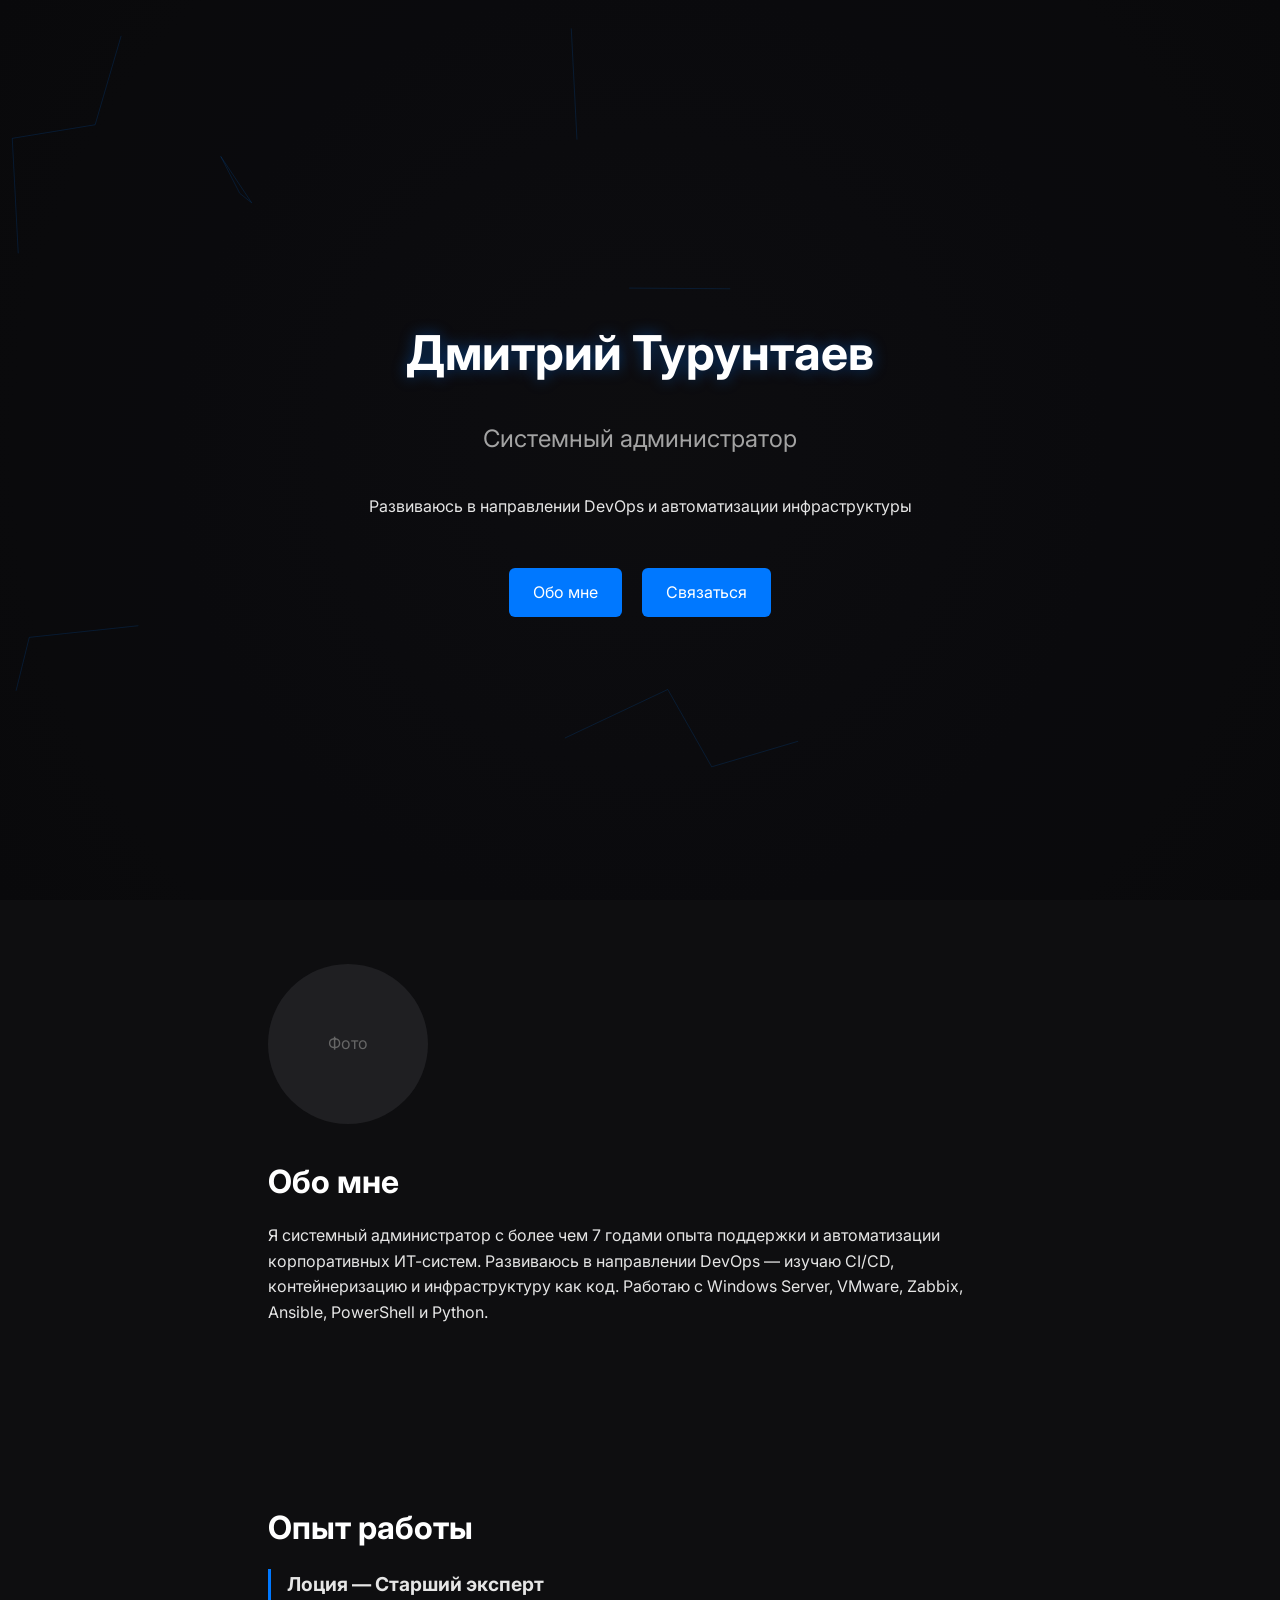
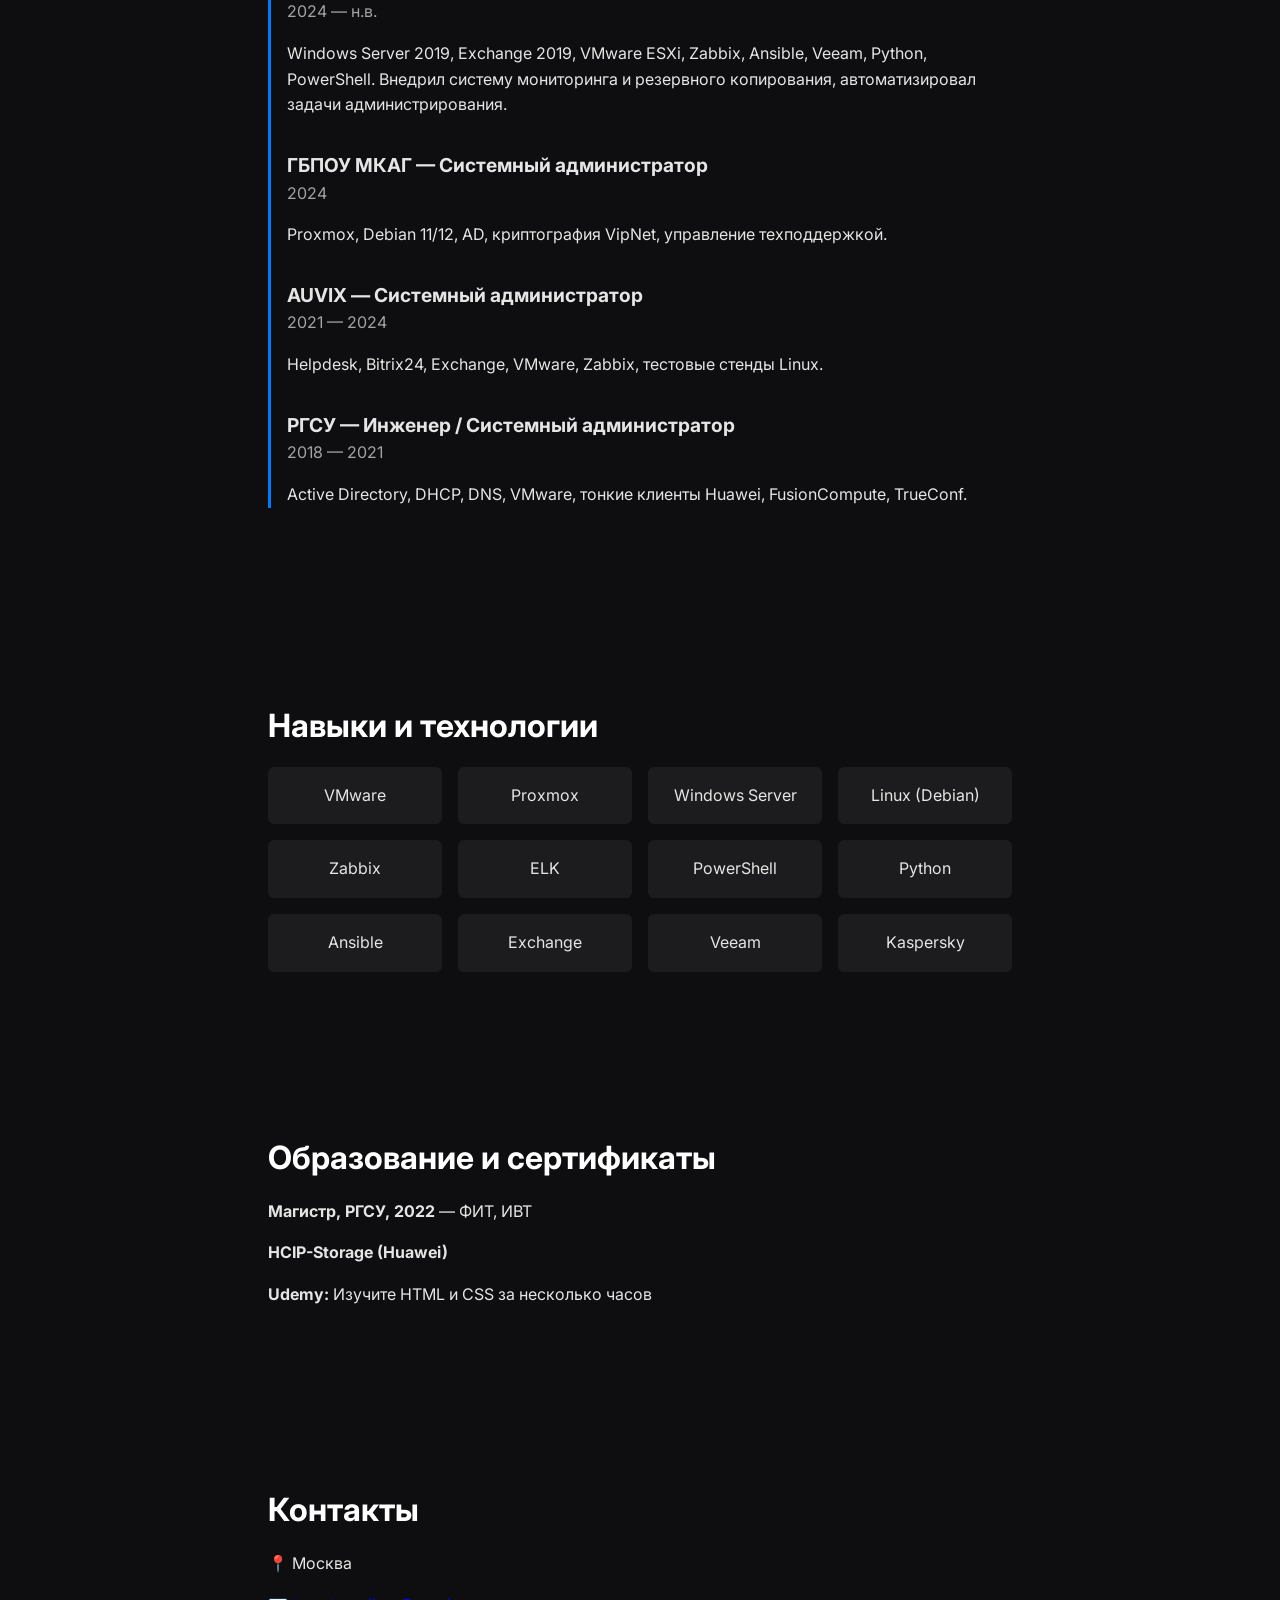
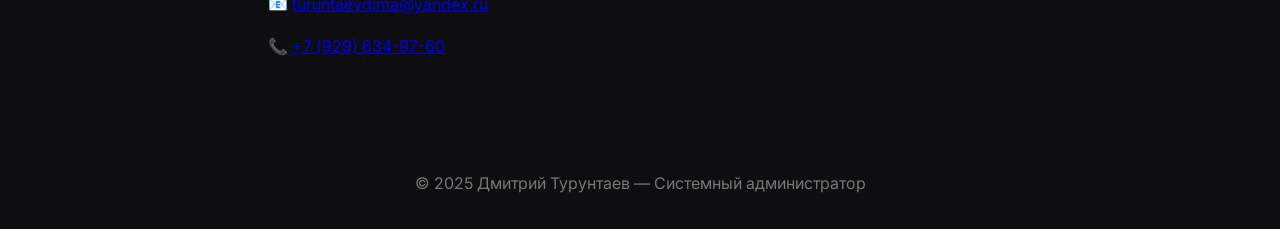
==== site-turuntaev-animated.html @ 8e98a28b "Add files via upload" ====
<!DOCTYPE html>
<html lang="ru">
<head>
  <meta charset="UTF-8" />
  <meta name="viewport" content="width=device-width, initial-scale=1.0" />
  <title>Дмитрий Турунтаев — Системный администратор</title>
  <link href="https://fonts.googleapis.com/css2?family=Inter:wght@400;600;700&display=swap" rel="stylesheet" />
  <style>
    * { box-sizing: border-box; scroll-behavior: smooth; }
    body {
      margin: 0;
      font-family: 'Inter', sans-serif;
      background-color: #0e0e10;
      color: #e5e5e5;
      overflow-x: hidden;
      line-height: 1.6;
    }
    canvas#bgCanvas {
      position: fixed;
      top: 0; left: 0;
      width: 100%; height: 100%;
      z-index: -1;
      background: radial-gradient(circle at center, #0e0e10 0%, #09090b 100%);
    }
    header {
      display: flex; flex-direction: column;
      align-items: center; justify-content: center;
      height: 100vh; text-align: center; position: relative;
    }
    header h1 {
      font-size: 3rem; font-weight: 700; margin-bottom: 0.5rem;
      color: #fff; text-shadow: 0 0 15px rgba(0, 120, 255, 0.4);
      animation: fadeInDown 1.5s ease-out;
    }
    header h2 {
      font-size: 1.5rem; font-weight: 400; color: #a3a3a3;
      animation: fadeInDown 2s ease-out;
    }
    .buttons { margin-top: 2rem; animation: fadeIn 3s ease-out; }
    .btn {
      display: inline-block; padding: 0.75rem 1.5rem;
      margin: 0 0.5rem; border-radius: 6px;
      background-color: #0078ff; color: white; text-decoration: none;
      transition: background 0.3s, box-shadow 0.3s;
    }
    .btn:hover { background-color: #005fcc; box-shadow: 0 0 12px rgba(0,120,255,0.4); }
    section {
      padding: 4rem 10%; max-width: 1000px; margin: 0 auto;
      opacity: 0; transform: translateY(30px);
      transition: all 0.8s ease-out;
    }
    section.visible { opacity: 1; transform: translateY(0); }
    h3 { font-size: 2rem; margin-bottom: 1rem; color: #fff; }
    .experience { border-left: 3px solid #0078ff; padding-left: 1rem; }
    .job { margin-bottom: 2rem; }
    .job h4 { margin: 0; font-size: 1.2rem; }
    .job span { color: #a3a3a3; }
    .skills-grid {
      display: grid; grid-template-columns: repeat(auto-fit, minmax(150px, 1fr)); gap: 1rem;
    }
    .skill {
      background: #1c1c1e; padding: 1rem; border-radius: 6px; text-align: center;
      transition: transform 0.3s, box-shadow 0.3s;
    }
    .skill:hover { transform: translateY(-4px); box-shadow: 0 0 12px rgba(0,120,255,0.3); }
    .photo-placeholder {
      width: 160px; height: 160px; border-radius: 50%;
      background: #1f1f22; display: flex; align-items: center;
      justify-content: center; color: #666; margin-bottom: 1rem;
    }
    footer { text-align: center; padding: 2rem; color: #777; }
    @keyframes fadeInDown {
      from {opacity: 0; transform: translateY(-20px);} to {opacity: 1; transform: translateY(0);}
    }
    @keyframes fadeIn { from {opacity: 0;} to {opacity: 1;} }
  </style>
</head>
<body>
  <canvas id="bgCanvas"></canvas>
  <header>
    <h1>Дмитрий Турунтаев</h1>
    <h2>Системный администратор</h2>
    <p>Развиваюсь в направлении DevOps и автоматизации инфраструктуры</p>
    <div class="buttons">
      <a href="#about" class="btn">Обо мне</a>
      <a href="#contacts" class="btn">Связаться</a>
    </div>
  </header>

  <section id="about" class="about">
    <div class="photo-placeholder">Фото</div>
    <h3>Обо мне</h3>
    <p>Я системный администратор с более чем 7 годами опыта поддержки и автоматизации корпоративных ИТ-систем.
    Развиваюсь в направлении DevOps — изучаю CI/CD, контейнеризацию и инфраструктуру как код.
    Работаю с Windows Server, VMware, Zabbix, Ansible, PowerShell и Python.</p>
  </section>

  <section id="experience">
    <h3>Опыт работы</h3>
    <div class="experience">
      <div class="job">
        <h4>Лоция — Старший эксперт</h4>
        <span>2024 — н.в.</span>
        <p>Windows Server 2019, Exchange 2019, VMware ESXi, Zabbix, Ansible, Veeam, Python, PowerShell.
        Внедрил систему мониторинга и резервного копирования, автоматизировал задачи администрирования.</p>
      </div>
      <div class="job">
        <h4>ГБПОУ МКАГ — Системный администратор</h4>
        <span>2024</span>
        <p>Proxmox, Debian 11/12, AD, криптография VipNet, управление техподдержкой.</p>
      </div>
      <div class="job">
        <h4>AUVIX — Системный администратор</h4>
        <span>2021 — 2024</span>
        <p>Helpdesk, Bitrix24, Exchange, VMware, Zabbix, тестовые стенды Linux.</p>
      </div>
      <div class="job">
        <h4>РГСУ — Инженер / Системный администратор</h4>
        <span>2018 — 2021</span>
        <p>Active Directory, DHCP, DNS, VMware, тонкие клиенты Huawei, FusionCompute, TrueConf.</p>
      </div>
    </div>
  </section>

  <section id="skills">
    <h3>Навыки и технологии</h3>
    <div class="skills-grid">
      <div class="skill">VMware</div><div class="skill">Proxmox</div><div class="skill">Windows Server</div>
      <div class="skill">Linux (Debian)</div><div class="skill">Zabbix</div><div class="skill">ELK</div>
      <div class="skill">PowerShell</div><div class="skill">Python</div><div class="skill">Ansible</div>
      <div class="skill">Exchange</div><div class="skill">Veeam</div><div class="skill">Kaspersky</div>
    </div>
  </section>

  <section id="education">
    <h3>Образование и сертификаты</h3>
    <p><strong>Магистр, РГСУ, 2022</strong> — ФИТ, ИВТ</p>
    <p><strong>HCIP-Storage (Huawei)</strong></p>
    <p><strong>Udemy:</strong> Изучите HTML и CSS за несколько часов</p>
  </section>

  <section id="contacts" class="contacts">
    <h3>Контакты</h3>
    <p>📍 Москва</p>
    <p>📧 <a href="mailto:turuntaevdima@yandex.ru">turuntaevdima@yandex.ru</a></p>
    <p>📞 <a href="tel:+79296349760">+7 (929) 634-97-60</a></p>
  </section>

  <footer>© 2025 Дмитрий Турунтаев — Системный администратор</footer>

  <script>
    const sections = document.querySelectorAll("section");
    const observer = new IntersectionObserver(entries => {
      entries.forEach(entry => {
        if (entry.isIntersecting) entry.target.classList.add("visible");
      });
    }, {threshold: 0.1});
    sections.forEach(s => observer.observe(s));

    const canvas = document.getElementById('bgCanvas');
    const ctx = canvas.getContext('2d');
    let w, h;
    function resize() {
      w = canvas.width = window.innerWidth;
      h = canvas.height = window.innerHeight;
    }
    window.addEventListener('resize', resize);
    resize();
    const lines = Array.from({length: 35}, () => ({
      x: Math.random() * w, y: Math.random() * h,
      dx: (Math.random() - 0.5) * 0.4, dy: (Math.random() - 0.5) * 0.4
    }));
    function animate() {
      ctx.fillStyle = 'rgba(14,14,16,0.2)';
      ctx.fillRect(0,0,w,h);
      ctx.strokeStyle = 'rgba(0,120,255,0.15)';
      lines.forEach(l => {
        l.x += l.dx; l.y += l.dy;
        if(l.x<0||l.x>w) l.dx*=-1;
        if(l.y<0||l.y>h) l.dy*=-1;
      });
      for(let i=0;i<lines.length;i++){
        for(let j=i+1;j<lines.length;j++){
          const a=lines[i],b=lines[j];
          const d=Math.hypot(a.x-b.x,a.y-b.y);
          if(d<120){ctx.beginPath();ctx.moveTo(a.x,a.y);ctx.lineTo(b.x,b.y);ctx.stroke();}
        }
      }
      requestAnimationFrame(animate);
    }
    animate();
  </script>
</body>
</html>
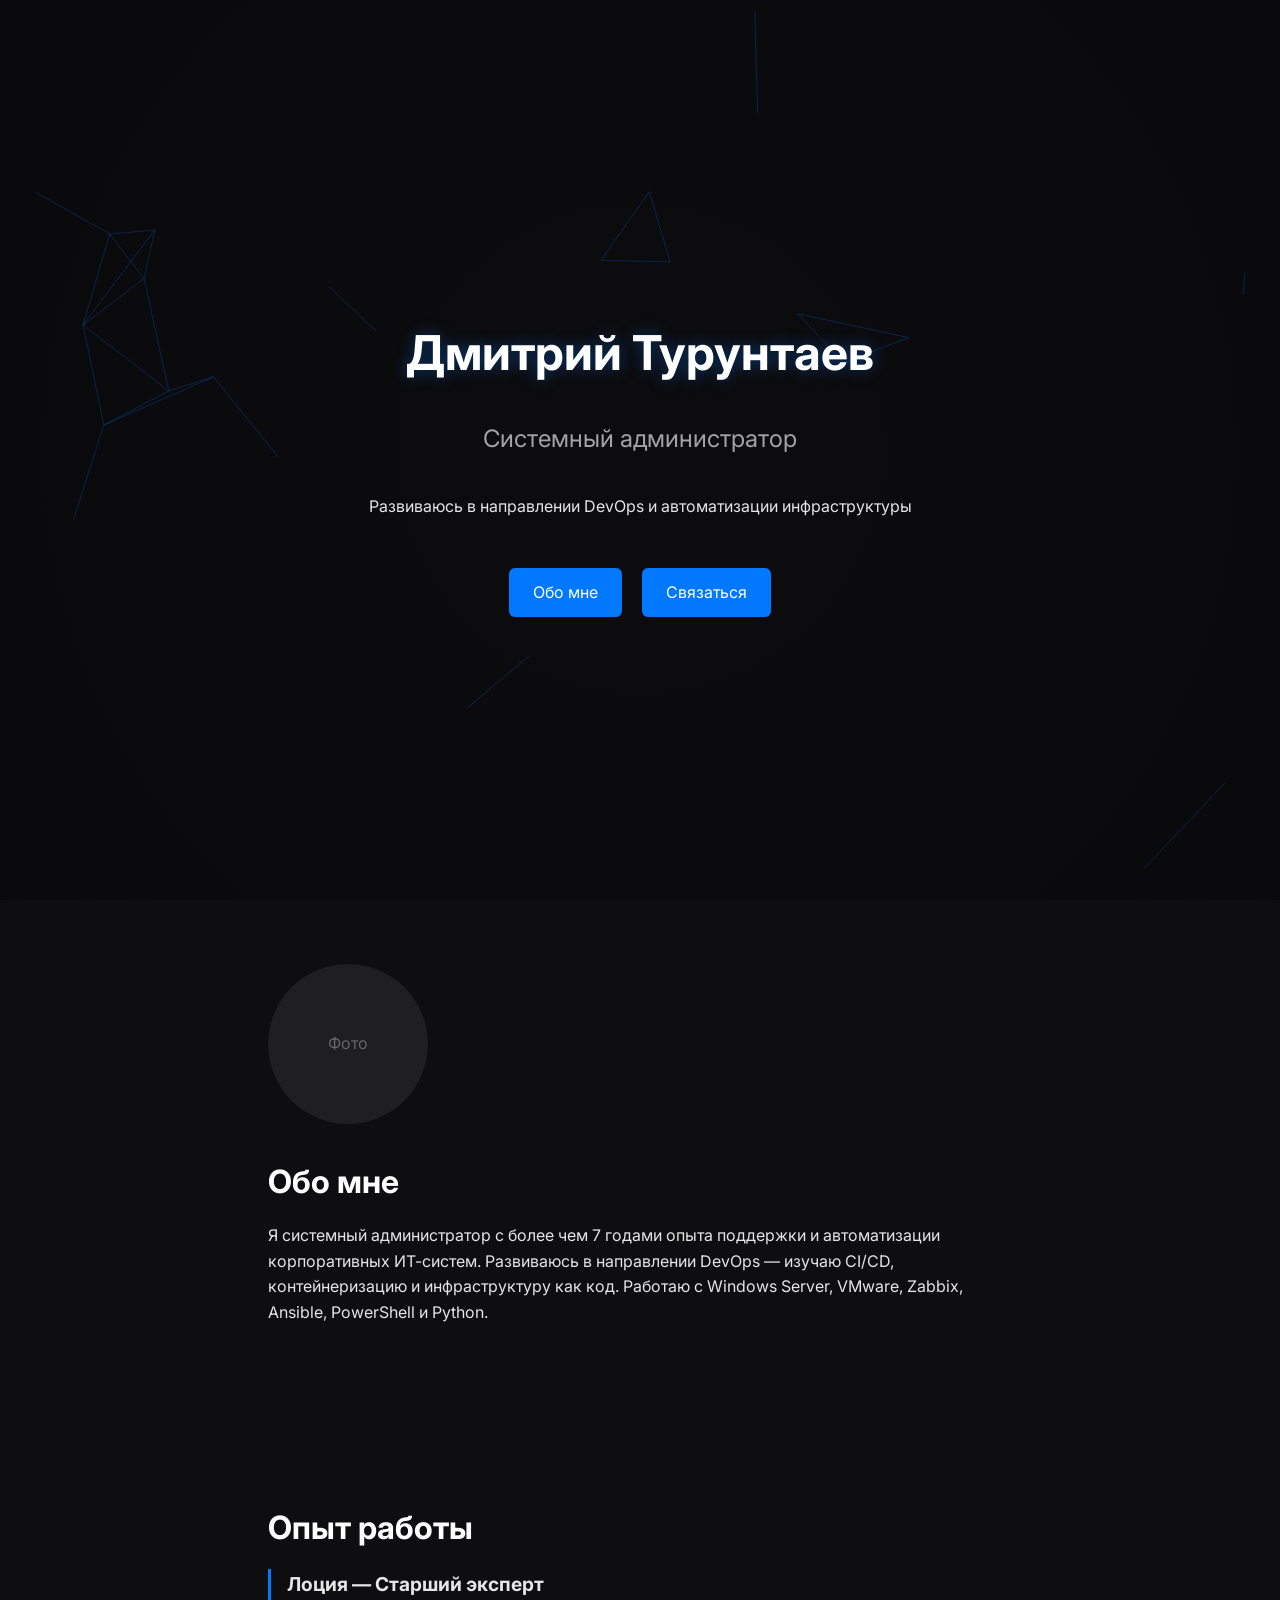
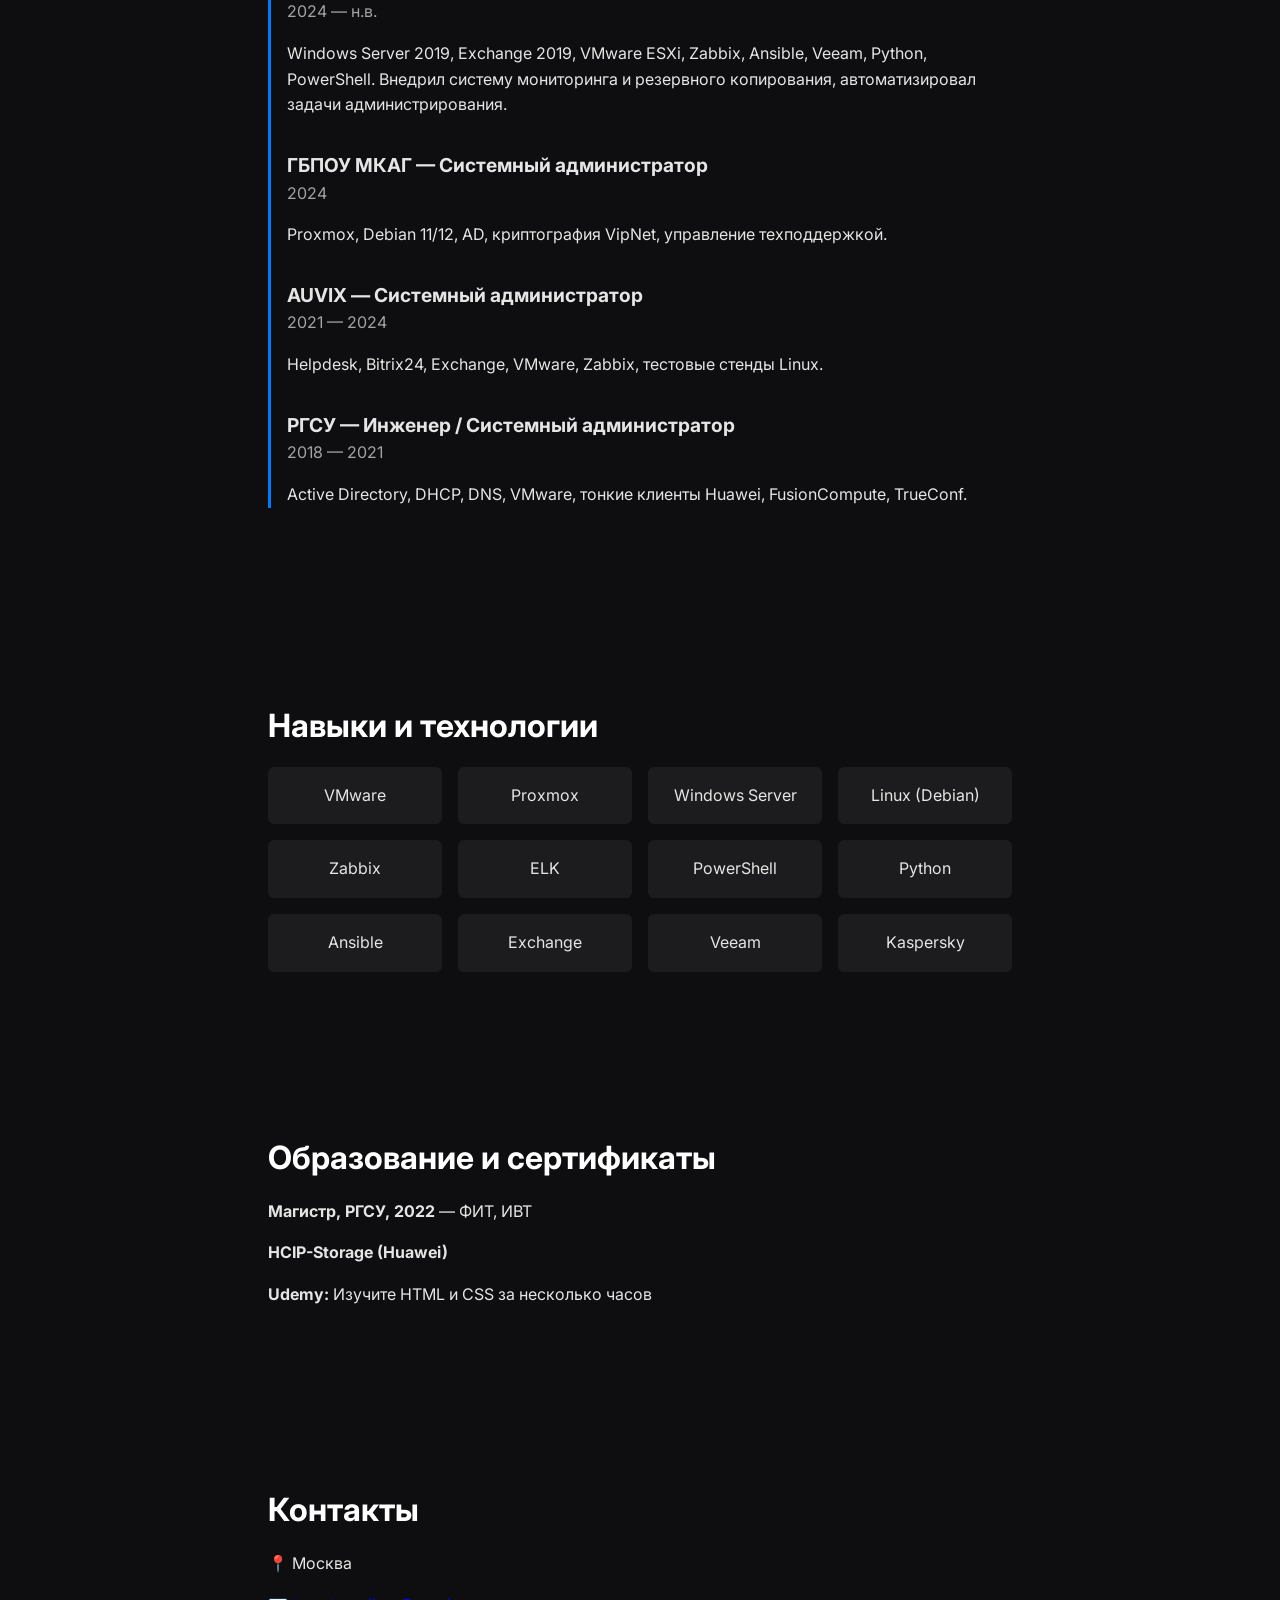
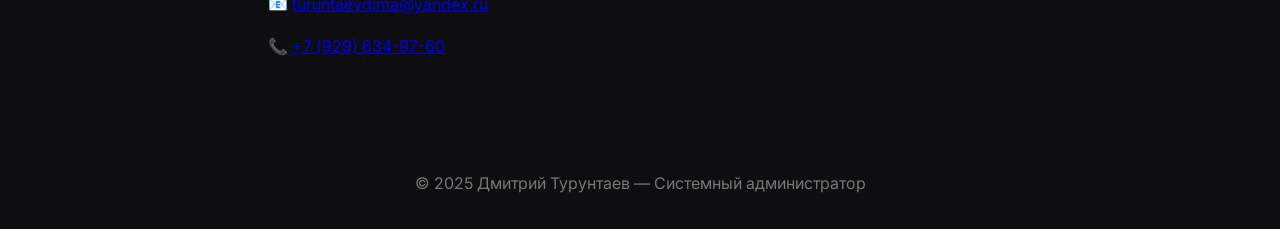
==== commit b6e49600: "Remove empty line at the beginning of HTML file" ====
--- a/site-turuntaev-animated.html
+++ b/site-turuntaev-animated.html
@@ -1,4 +1,3 @@
-
 <!DOCTYPE html>
 <html lang="ru">
 <head>
